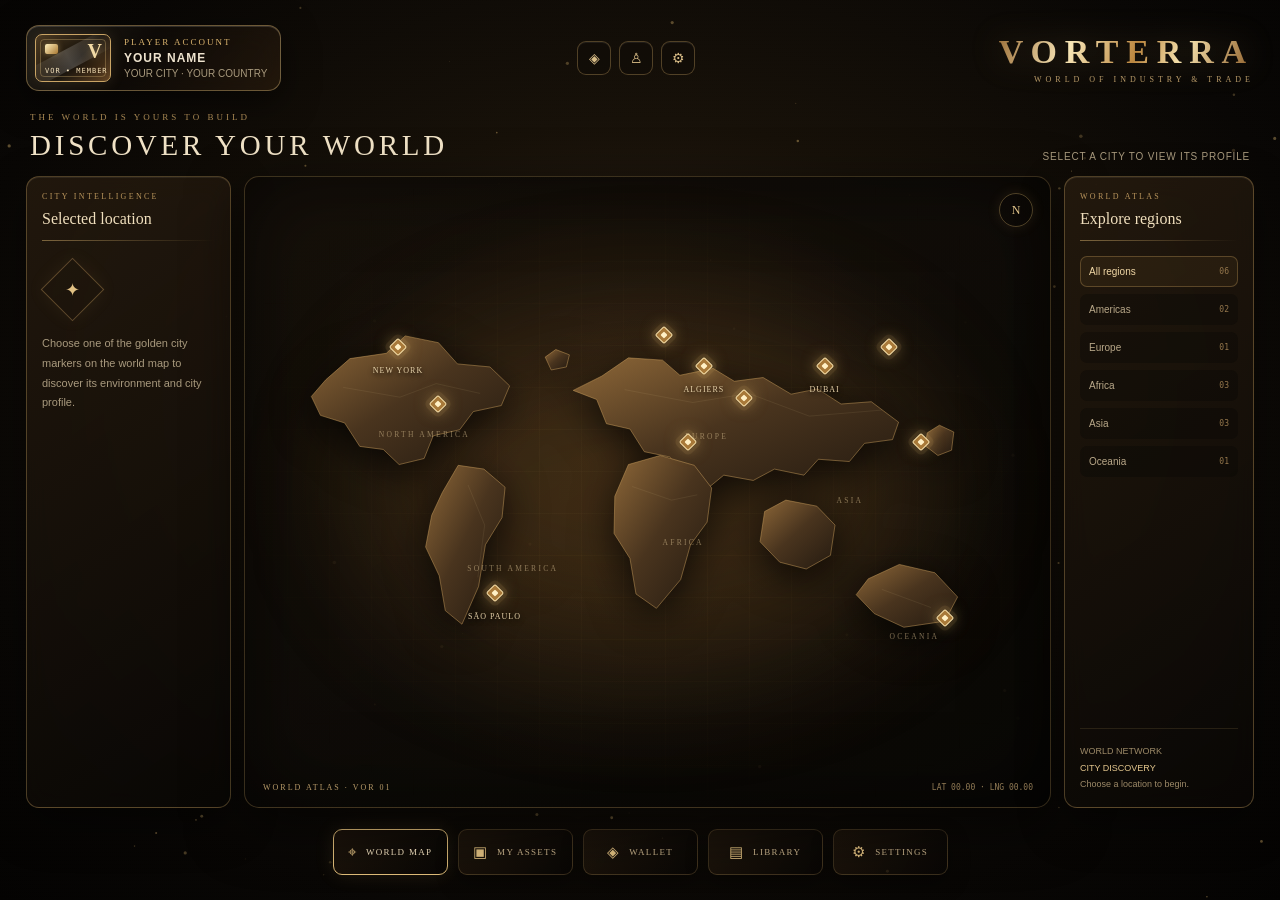
==== world-preview.html @ a2e54093 "Add premium VORTERRA world interface preview" ====
<!doctype html>
<html lang="en">
<head>
<meta charset="utf-8"><meta name="viewport" content="width=device-width,initial-scale=1,viewport-fit=cover">
<title>VORTERRA — World Interface Preview</title>
<style>
:root{--bg:#070604;--panel:rgba(20,15,9,.82);--gold:#d9b36e;--gold2:#f5e2b4;--copper:#a86c38;--ivory:#eee3ce;--muted:#a99a7e;--line:rgba(218,178,105,.32);--glow:rgba(218,178,105,.16)}
*{box-sizing:border-box}html,body{margin:0;min-height:100%;background:var(--bg);color:var(--ivory);font-family:Inter,"Segoe UI",Arial,sans-serif}body{overflow:hidden;background:radial-gradient(ellipse at 50% 44%,#302216 0%,#171109 39%,#090705 76%,#040302 100%)}
#dust{position:fixed;inset:0;width:100%;height:100%;pointer-events:none;opacity:.8}.grain{position:fixed;inset:0;pointer-events:none;opacity:.12;background:repeating-linear-gradient(0deg,transparent 0 3px,rgba(235,196,125,.035) 4px);z-index:1}
.shell{position:relative;z-index:2;height:100svh;min-height:560px;padding:20px 26px 18px;display:flex;flex-direction:column;gap:14px}
.header{height:76px;display:flex;align-items:center;justify-content:space-between;gap:20px;flex-shrink:0}
.account{display:flex;align-items:center;gap:13px;min-width:250px;padding:8px 13px 8px 8px;border:1px solid rgba(221,185,119,.42);border-radius:13px;background:linear-gradient(125deg,rgba(255,239,203,.10),rgba(15,11,7,.8) 45%,rgba(164,104,48,.13));box-shadow:0 10px 35px #0008,inset 0 1px 0 #fff2;backdrop-filter:blur(14px)}
.mini-card{width:76px;height:48px;flex-shrink:0;position:relative;overflow:hidden;border-radius:7px;border:1px solid #c9a465;background:linear-gradient(135deg,#43321b,#17120b 55%,#5b3c1d);box-shadow:inset 0 0 18px #f4d79b18,0 0 15px #d9b36e22}
.mini-card:before{content:"";position:absolute;inset:4px;border:1px solid #d8b87555;border-radius:4px}
.mini-card:after{content:"";position:absolute;width:90px;height:20px;left:-12px;top:14px;transform:rotate(-28deg);background:linear-gradient(90deg,transparent,#fff3,transparent);animation:shine 6s ease-in-out infinite}
.mini-chip{position:absolute;left:9px;top:9px;width:13px;height:10px;border-radius:2px;background:linear-gradient(135deg,#fff0bd,#a87832);box-shadow:0 0 6px #f5d58a66}
.mini-v{position:absolute;right:8px;top:5px;font:700 20px Georgia;color:#f0d69c;text-shadow:0 0 10px #d9b36e99}
.mini-id{position:absolute;left:9px;bottom:6px;font:7px monospace;letter-spacing:1px;color:#f4dfb5}
.account-copy{min-width:0}.account-label{font:9px Georgia,serif;letter-spacing:2px;color:var(--gold)}.account-name{font-size:12px;font-weight:700;letter-spacing:1px;margin-top:4px;white-space:nowrap}.account-place{font-size:10px;color:var(--muted);margin-top:3px}
.brand{text-align:right;min-width:250px}.brand-name{font:600 clamp(23px,3vw,34px) Georgia,serif;letter-spacing:.23em;padding-left:.23em;color:transparent;background:linear-gradient(110deg,#93642d,#f8e6b7 30%,#bb8740 55%,#f5e1ad 72%,#8c5c27);background-clip:text;-webkit-background-clip:text;filter:drop-shadow(0 0 16px #d9b36e44)}.brand-sub{font:8px Georgia,serif;letter-spacing:4px;color:#b99b69;margin-top:4px}
.header-tools{display:flex;align-items:center;gap:8px}.tool{width:34px;height:34px;border:1px solid var(--line);border-radius:9px;background:#110d08aa;color:#d9bd87;display:grid;place-items:center;font-size:14px;box-shadow:inset 0 1px 0 #fff1}
.hero{display:flex;align-items:flex-end;justify-content:space-between;padding:2px 4px 0;flex-shrink:0}.eyebrow{font:9px Georgia,serif;letter-spacing:3px;color:#b8955c}.hero h1{margin:7px 0 0;font:500 clamp(19px,2.4vw,29px) Georgia,serif;letter-spacing:.13em;color:#f1e3c7}.hero-note{font-size:10px;color:#a99a7e;letter-spacing:.08em}
.workspace{position:relative;flex:1;min-height:0;display:grid;grid-template-columns:205px minmax(0,1fr) 190px;gap:13px}
.glass{border:1px solid var(--line);background:linear-gradient(145deg,rgba(44,31,17,.68),rgba(9,7,5,.82));box-shadow:0 16px 45px #0006,inset 0 1px 0 #fff1;backdrop-filter:blur(12px);border-radius:13px}
.city-panel,.region-panel{padding:15px;display:flex;flex-direction:column;min-height:0}
.panel-kicker{font:8px Georgia,serif;letter-spacing:2.3px;color:#b9955c}.panel-title{font:16px Georgia,serif;color:#f0dfbd;margin:9px 0 12px}.panel-line{height:1px;background:linear-gradient(90deg,var(--gold),transparent);opacity:.5;margin:0 0 12px}
.empty-state{font-size:11px;line-height:1.8;color:#a99a7e}.empty-mark{width:45px;height:45px;border:1px solid #c49a5c66;transform:rotate(45deg);margin:14px 0 22px 8px;display:grid;place-items:center;color:#e2c184;font-size:18px;box-shadow:0 0 20px #d9b36e12}.empty-mark span{transform:rotate(-45deg)}
.city-info{display:none}.city-info.active{display:block}.city-name{font:21px Georgia,serif;color:#f5e6c7;margin:8px 0}.city-meta{font-size:10px;color:#c2a879;line-height:1.8}.type-pill{display:inline-block;border:1px solid #d9b36e66;border-radius:30px;padding:5px 9px;margin:8px 0;color:#e7cf9f;font-size:9px;letter-spacing:1px}.city-description{font-size:10px;line-height:1.8;color:#b9ac94;margin:8px 0 16px}.gold-button{border:1px solid #d6b16c;background:linear-gradient(110deg,#a97736aa,#3a2815aa);color:#f5e4c1;padding:10px 8px;border-radius:6px;font:9px Georgia,serif;letter-spacing:1.4px;cursor:pointer;box-shadow:0 0 18px #d9b36e16}.gold-button:hover{box-shadow:0 0 24px #d9b36e44}
.map-stage{position:relative;min-width:0;overflow:hidden;border:1px solid rgba(215,177,106,.23);border-radius:15px;background:radial-gradient(ellipse at 50% 50%,rgba(91,63,30,.26),rgba(9,8,6,.35) 65%),linear-gradient(145deg,#21180eaa,#080705dd);box-shadow:inset 0 0 80px #0009,0 18px 55px #0008}
.map-stage:before{content:"";position:absolute;inset:0;background-image:linear-gradient(rgba(214,176,105,.035) 1px,transparent 1px),linear-gradient(90deg,rgba(214,176,105,.035) 1px,transparent 1px);background-size:42px 42px;mask-image:radial-gradient(ellipse at center,#000 20%,transparent 83%)}
.map-glow{position:absolute;width:70%;height:55%;left:15%;top:22%;background:#a46f3030;filter:blur(65px);border-radius:50%}
.world-map{position:absolute;inset:4% 3%;width:94%;height:92%;filter:drop-shadow(0 10px 20px #000b)}
.land{fill:url(#landGold);stroke:#c99e5c;stroke-opacity:.54;stroke-width:1.2}.land-detail{fill:none;stroke:#f2d7a1;stroke-opacity:.11;stroke-width:1}
.map-label{font:10px Georgia,serif;letter-spacing:3px;fill:#d6bd8e;opacity:.56}
.city-marker{position:absolute;width:13px;height:13px;padding:0;border:1px solid #f4dda7;background:#a87939;box-shadow:0 0 0 4px #d9b36e18,0 0 16px #e7bd6b99;border-radius:2px;transform:translate(-50%,-50%) rotate(45deg);cursor:pointer;transition:.25s;z-index:3}
.city-marker:after{content:"";position:absolute;inset:3px;background:#fff0c5;border-radius:1px}.city-marker:hover,.city-marker.selected{transform:translate(-50%,-50%) rotate(45deg) scale(1.55);background:#f1d69c;box-shadow:0 0 0 7px #d9b36e22,0 0 25px #f5d58a}
.marker-caption{position:absolute;transform:translate(-50%,0);font:8px Georgia,serif;letter-spacing:1px;color:#e6d2aa;text-shadow:0 2px 5px #000;white-space:nowrap;pointer-events:none;z-index:2}
.map-compass{position:absolute;right:17px;top:16px;width:34px;height:34px;border:1px solid #d9b36e55;border-radius:50%;display:grid;place-items:center;color:#e2c58b;font:12px Georgia;box-shadow:0 0 14px #d9b36e1c}.map-scale{position:absolute;left:18px;bottom:15px;font:8px Georgia,serif;letter-spacing:2px;color:#b89b69}.map-coordinates{position:absolute;right:17px;bottom:15px;font:8px monospace;color:#927b55}
.region-list{display:flex;flex-direction:column;gap:7px;margin-top:3px}.region{display:flex;align-items:center;justify-content:space-between;padding:9px 8px;border:1px solid transparent;border-radius:7px;color:#b9a889;font-size:10px;cursor:pointer;background:#08070555}.region:hover,.region.active{border-color:#c79d5a55;background:#c69a4a12;color:#f1d8a6}.region small{color:#96784d;font:8px monospace}.world-status{margin-top:auto;padding-top:14px;border-top:1px solid #d9b36e22;color:#9d8a68;font-size:9px;line-height:1.8}
.footer{height:60px;display:flex;align-items:center;justify-content:center;gap:10px;flex-shrink:0}.nav-item{min-width:115px;height:46px;display:flex;align-items:center;justify-content:center;gap:9px;padding:0 14px;border:1px solid #d9b36e38;border-radius:9px;background:linear-gradient(120deg,#24190eaa,#090705cc);color:#c8b28b;font:9px Georgia,serif;letter-spacing:1.3px;cursor:pointer;box-shadow:0 8px 22px #0005}.nav-item b{font-size:15px;color:#e0bf80;font-weight:400}.nav-item.active,.nav-item:hover{border-color:#e0bd7a;color:#f5e4c2;box-shadow:0 0 20px #d9b36e1c}
@keyframes shine{0%,60%{transform:translateX(-80%) rotate(-28deg)}100%{transform:translateX(180%) rotate(-28deg)}}
@keyframes float{50%{transform:translateY(-5px)}}.map-stage{animation:map-in 1.2s ease both}@keyframes map-in{from{opacity:0;transform:scale(.985);filter:blur(5px)}to{opacity:1;transform:none;filter:none}}
@media(max-width:900px){.shell{padding:12px;gap:10px}.workspace{grid-template-columns:160px minmax(0,1fr)}.region-panel{display:none}.account{min-width:220px}.brand{min-width:170px}.city-panel{padding:12px}.nav-item{min-width:90px}}
@media(max-width:620px){body{overflow:auto}.shell{height:auto;min-height:100svh;padding:10px;gap:9px}.header{height:62px;gap:7px}.account{min-width:0;padding:5px 7px 5px 5px;gap:7px}.mini-card{width:55px;height:37px}.account-label{font-size:7px}.account-name{font-size:10px}.account-place{font-size:8px}.brand{min-width:0}.brand-name{font-size:19px;letter-spacing:.13em}.brand-sub{font-size:6px;letter-spacing:2px}.header-tools{display:none}.hero{align-items:flex-start;flex-direction:column;gap:4px}.hero h1{font-size:18px}.hero-note{font-size:9px}.workspace{display:flex;flex-direction:column;gap:8px}.map-stage{height:48vh;min-height:290px;order:1}.city-panel{order:2;min-height:130px}.region-panel{display:flex;order:3;min-height:auto}.region-list{display:grid;grid-template-columns:repeat(2,1fr)}.world-map{inset:8% 1%;width:98%;height:84%}.city-marker{width:11px;height:11px}.footer{height:auto;display:grid;grid-template-columns:repeat(3,1fr);gap:6px;padding:4px 0 12px}.nav-item{min-width:0;height:42px;padding:0 5px;font-size:8px;gap:5px}.nav-item b{font-size:13px}.map-compass{right:10px;top:10px}.map-scale{left:10px;bottom:9px}.map-coordinates{right:10px;bottom:9px}}
</style>
</head>
<body>
<canvas id="dust"></canvas><div class="grain"></div>
<div class="shell">
<header class="header">
  <div class="account">
    <div class="mini-card"><span class="mini-chip"></span><span class="mini-v">V</span><span class="mini-id">VOR • MEMBER</span></div>
    <div class="account-copy"><div class="account-label">PLAYER ACCOUNT</div><div class="account-name">YOUR NAME</div><div class="account-place">YOUR CITY · YOUR COUNTRY</div></div>
  </div>
  <div class="header-tools"><div class="tool">◈</div><div class="tool">♙</div><div class="tool">⚙</div></div>
  <div class="brand"><div class="brand-name">VORTERRA</div><div class="brand-sub">WORLD OF INDUSTRY &amp; TRADE</div></div>
</header>
<section class="hero"><div><div class="eyebrow">THE WORLD IS YOURS TO BUILD</div><h1>DISCOVER YOUR WORLD</h1></div><div class="hero-note">SELECT A CITY TO VIEW ITS PROFILE</div></section>
<main class="workspace">
  <aside class="city-panel glass">
    <div class="panel-kicker">CITY INTELLIGENCE</div><div class="panel-title">Selected location</div><div class="panel-line"></div>
    <div id="emptyState"><div class="empty-mark"><span>✦</span></div><p class="empty-state">Choose one of the golden city markers on the world map to discover its environment and city profile.</p></div>
    <div class="city-info" id="cityInfo"><div class="panel-kicker">CITY PROFILE</div><div class="city-name" id="cityName">—</div><div class="city-meta" id="cityCountry">—</div><span class="type-pill" id="cityType">—</span><p class="city-description" id="cityDescription">—</p><button class="gold-button" id="exploreButton">VIEW CITY DETAILS ↗</button></div>
  </aside>
  <section class="map-stage" aria-label="VORTERRA world map">
    <div class="map-glow"></div>
    <svg class="world-map" viewBox="0 0 1000 520" role="img" aria-label="Stylized world map with city locations">
      <defs><linearGradient id="landGold" x1="0" y1="0" x2="1" y2="1"><stop offset="0" stop-color="#8d6738"/><stop offset=".48" stop-color="#49341e"/><stop offset="1" stop-color="#241a10"/></linearGradient></defs>
      <g class="land">
       <path d="M75 112l32-28 48-7 25-23 44 9 25 28 43 4 26 25-11 26-37 8-18 24-35 8-12 30-33 8-21-20-31-4-20-31-32-10-12-25z"/>
       <path d="M250 225l34 5 28 24-4 40-22 36-9 55-22 50-22-18-8-46-18-38 8-42 14-30z"/>
       <path d="M440 107l35-24 45 3 23 20 44-9 28 17 38-5 37 22 35-7 31 20 40-3 36 27-8 23-37 5-20 24-41-3-19 21-39-8-28 15-39-7-22 18-31-12-18-30-34-7-19-30-31-7-13-32-31-12z"/>
       <path d="M475 224l42-12 45 13 23 30-6 45-22 30-13 46-32 38-27-19-8-47-21-33 1-49z"/>
       <path d="M655 286l28-15 41 8 24 25-6 40-32 18-35-9-26-27z"/>
       <path d="M792 375l41-19 47 11 30 32-17 32-54 8-39-18-24-25z"/>
       <path d="M870 182l16-10 19 9-3 24-18 7-17-13z"/>
       <path d="M365 82l14-10 18 7-4 16-20 4z"/>
      </g>
      <g class="land-detail"><path d="M98 122l75 13 48-18 58 13M470 125l90 17 74-12 80 30 96-8M480 253l52 18 34-7M263 251l22 53-9 69M810 389l65 24"/></g>
      <g class="map-label"><text x="145" y="188">NORTH AMERICA</text><text x="262" y="365">SOUTH AMERICA</text><text x="550" y="190">EUROPE</text><text x="520" y="330">AFRICA</text><text x="750" y="275">ASIA</text><text x="820" y="455">OCEANIA</text></g>
    </svg>
    <div class="map-compass">N</div><div class="map-scale">WORLD ATLAS · VOR 01</div><div class="map-coordinates" id="coordinates">LAT 00.00 · LNG 00.00</div>
    <button class="city-marker" style="left:19%;top:27%" data-city="New York" data-country="United States" data-type="COASTAL CITY" data-desc="A major coastal trade gateway with access to sea routes and international markets." data-coord="40.71 · -74.00" aria-label="New York"></button>
    <span class="marker-caption" style="left:19%;top:30%">NEW YORK</span>
    <button class="city-marker" style="left:24%;top:36%" data-city="Mexico City" data-country="Mexico" data-type="INLAND CITY" data-desc="An inland industrial center connected to regional roads and a large workforce." data-coord="19.43 · -99.13" aria-label="Mexico City"></button>
    <button class="city-marker" style="left:31%;top:66%" data-city="São Paulo" data-country="Brazil" data-type="INLAND CITY" data-desc="A large inland business and manufacturing hub with room for industrial expansion." data-coord="-23.55 · -46.63" aria-label="São Paulo"></button>
    <span class="marker-caption" style="left:31%;top:69%">SÃO PAULO</span>
    <button class="city-marker" style="left:52%;top:25%" data-city="London" data-country="United Kingdom" data-type="COASTAL CITY" data-desc="A coastal international trade center with access to shipping and financial networks." data-coord="51.50 · -0.12" aria-label="London"></button>
    <button class="city-marker" style="left:57%;top:30%" data-city="Algiers" data-country="Algeria" data-type="COASTAL CITY" data-desc="A Mediterranean coastal city with port potential and access to regional trade routes." data-coord="36.75 · 3.05" aria-label="Algiers"></button>
    <span class="marker-caption" style="left:57%;top:33%">ALGIERS</span>
    <button class="city-marker" style="left:55%;top:42%" data-city="Tamanrasset" data-country="Algeria" data-type="DESERT CITY" data-desc="A desert settlement with strategic access to mineral resources and long-distance land transport." data-coord="22.78 · 5.52" aria-label="Tamanrasset"></button>
    <button class="city-marker" style="left:62%;top:35%" data-city="Cairo" data-country="Egypt" data-type="INLAND CITY" data-desc="A strategic inland metropolis connecting African, Mediterranean and Middle Eastern trade." data-coord="30.04 · 31.23" aria-label="Cairo"></button>
    <button class="city-marker" style="left:72%;top:30%" data-city="Dubai" data-country="United Arab Emirates" data-type="COASTAL CITY" data-desc="A coastal logistics gateway with port, shipping and international business opportunities." data-coord="25.20 · 55.27" aria-label="Dubai"></button>
    <span class="marker-caption" style="left:72%;top:33%">DUBAI</span>
    <button class="city-marker" style="left:80%;top:27%" data-city="Shanghai" data-country="China" data-type="COASTAL CITY" data-desc="A major port city connected to global manufacturing, logistics and maritime trade." data-coord="31.23 · 121.47" aria-label="Shanghai"></button>
    <button class="city-marker" style="left:84%;top:42%" data-city="Singapore" data-country="Singapore" data-type="COASTAL CITY" data-desc="A strategic maritime hub linking major Asian and international shipping lanes." data-coord="1.35 · 103.81" aria-label="Singapore"></button>
    <button class="city-marker" style="left:87%;top:70%" data-city="Sydney" data-country="Australia" data-type="COASTAL CITY" data-desc="A coastal city with access to ocean transport and regional development opportunities." data-coord="-33.86 · 151.20" aria-label="Sydney"></button>
  </section>
  <aside class="region-panel glass">
    <div class="panel-kicker">WORLD ATLAS</div><div class="panel-title">Explore regions</div><div class="panel-line"></div>
    <div class="region-list">
      <button class="region active" data-region="ALL">All regions <small>06</small></button>
      <button class="region" data-region="AMERICA">Americas <small>02</small></button>
      <button class="region" data-region="EUROPE">Europe <small>01</small></button>
      <button class="region" data-region="AFRICA">Africa <small>03</small></button>
      <button class="region" data-region="ASIA">Asia <small>03</small></button>
      <button class="region" data-region="OCEANIA">Oceania <small>01</small></button>
    </div>
    <div class="world-status">WORLD NETWORK<br><strong style="color:#e4c78e;font-weight:500">CITY DISCOVERY</strong><br>Choose a location to begin.</div>
  </aside>
</main>
<footer class="footer">
  <button class="nav-item active"><b>⌖</b> WORLD MAP</button><button class="nav-item"><b>▣</b> MY ASSETS</button><button class="nav-item"><b>◈</b> WALLET</button><button class="nav-item"><b>▤</b> LIBRARY</button><button class="nav-item"><b>⚙</b> SETTINGS</button>
</footer>
</div>
<script>
const canvas=document.getElementById('dust'),ctx=canvas.getContext('2d');let w,h,dots=[];
function resize(){w=canvas.width=innerWidth*devicePixelRatio;h=canvas.height=innerHeight*devicePixelRatio;canvas.style.width=innerWidth+'px';canvas.style.height=innerHeight+'px'}
resize();addEventListener('resize',resize);
for(let i=0;i<75;i++)dots.push({x:Math.random(),y:Math.random(),r:Math.random()*1.5+.3,s:Math.random()*.00015+.00004,a:Math.random()*6.28});
(function draw(){ctx.clearRect(0,0,w,h);for(const p of dots){p.y-=p.s;if(p.y<0)p.y=1;ctx.beginPath();ctx.fillStyle='rgba(224,185,112,'+(.16+.35*Math.abs(Math.sin(p.a+=.008)))+')';ctx.arc(p.x*w,p.y*h,p.r*devicePixelRatio,0,Math.PI*2);ctx.fill()}requestAnimationFrame(draw)})();
const markers=[...document.querySelectorAll('.city-marker')];
const info=document.getElementById('cityInfo'),empty=document.getElementById('emptyState');
markers.forEach(marker=>marker.addEventListener('click',()=>{
 markers.forEach(m=>m.classList.remove('selected'));marker.classList.add('selected');
 document.getElementById('cityName').textContent=marker.dataset.city;
 document.getElementById('cityCountry').textContent=marker.dataset.country+' · '+marker.dataset.coord;
 document.getElementById('cityType').textContent=marker.dataset.type;
 document.getElementById('cityDescription').textContent=marker.dataset.desc;
 document.getElementById('coordinates').textContent='LAT/LNG '+marker.dataset.coord;
 empty.style.display='none';info.classList.add('active');
}));
document.querySelectorAll('.region').forEach(btn=>btn.addEventListener('click',()=>{
 document.querySelectorAll('.region').forEach(b=>b.classList.remove('active'));btn.classList.add('active');
 const r=btn.dataset.region;
 markers.forEach(m=>{const x=parseFloat(m.style.left);let show=r==='ALL'||(r==='AMERICA'&&x<40)||(r==='EUROPE'&&x>=45&&x<56)||(r==='AFRICA'&&x>=54&&x<67)||(r==='ASIA'&&x>=67&&x<86)||(r==='OCEANIA'&&x>=86);m.style.display=show?'block':'none';});
 document.querySelectorAll('.marker-caption').forEach(label=>{const x=parseFloat(label.style.left);label.style.display=r==='ALL'||(r==='AMERICA'&&x<40)||(r==='EUROPE'&&x>=45&&x<56)||(r==='AFRICA'&&x>=54&&x<67)||(r==='ASIA'&&x>=67&&x<86)||(r==='OCEANIA'&&x>=86)?'block':'none';});
}));
document.getElementById('exploreButton').addEventListener('click',()=>alert('City entry and account registration will be connected in the next development stage.'));
</script>
</body></html>
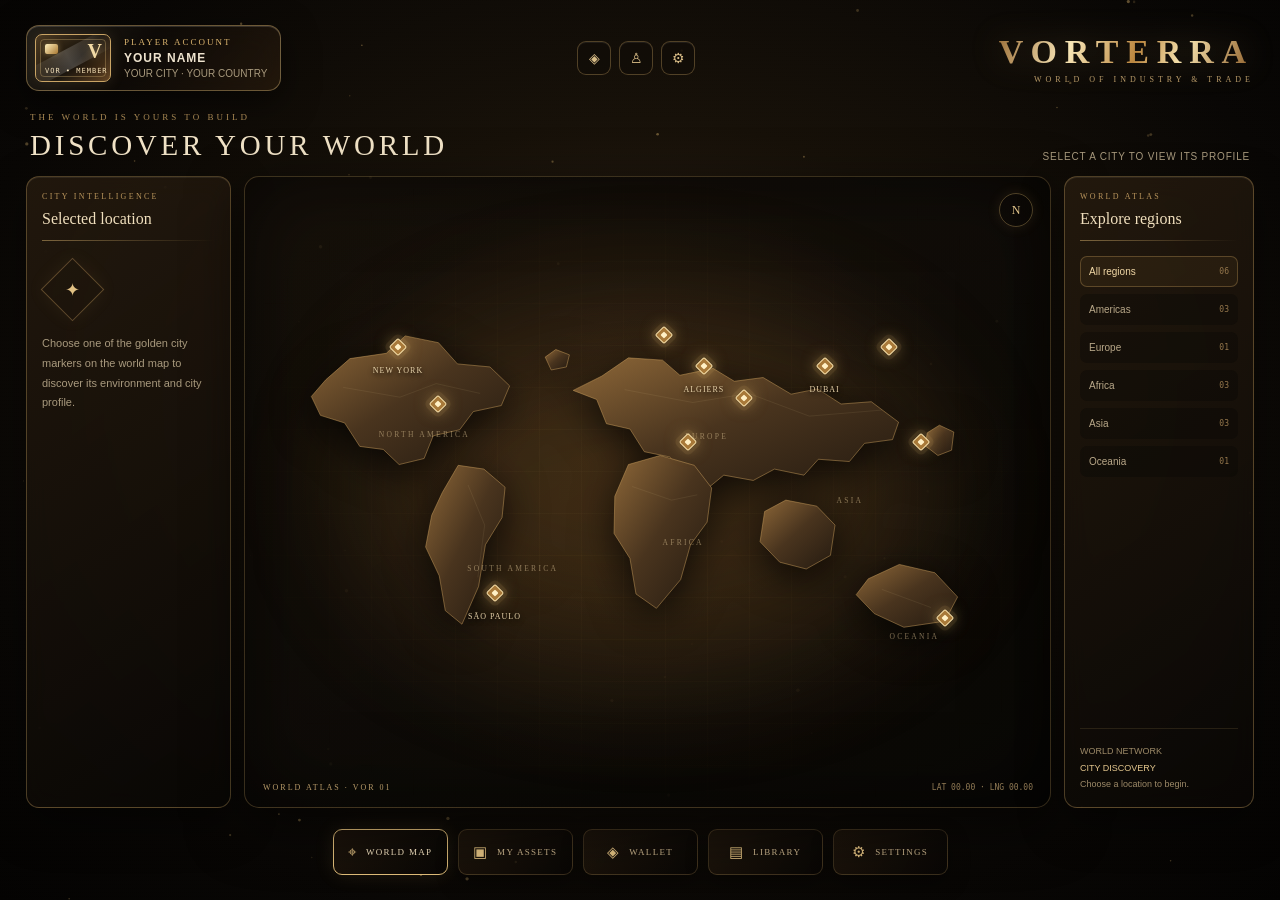
==== commit 382cab41: "Refine world map region filters" ====
--- a/world-preview.html
+++ b/world-preview.html
@@ -80,27 +80,27 @@
       <g class="map-label"><text x="145" y="188">NORTH AMERICA</text><text x="262" y="365">SOUTH AMERICA</text><text x="550" y="190">EUROPE</text><text x="520" y="330">AFRICA</text><text x="750" y="275">ASIA</text><text x="820" y="455">OCEANIA</text></g>
     </svg>
     <div class="map-compass">N</div><div class="map-scale">WORLD ATLAS · VOR 01</div><div class="map-coordinates" id="coordinates">LAT 00.00 · LNG 00.00</div>
-    <button class="city-marker" style="left:19%;top:27%" data-city="New York" data-country="United States" data-type="COASTAL CITY" data-desc="A major coastal trade gateway with access to sea routes and international markets." data-coord="40.71 · -74.00" aria-label="New York"></button>
-    <span class="marker-caption" style="left:19%;top:30%">NEW YORK</span>
-    <button class="city-marker" style="left:24%;top:36%" data-city="Mexico City" data-country="Mexico" data-type="INLAND CITY" data-desc="An inland industrial center connected to regional roads and a large workforce." data-coord="19.43 · -99.13" aria-label="Mexico City"></button>
-    <button class="city-marker" style="left:31%;top:66%" data-city="São Paulo" data-country="Brazil" data-type="INLAND CITY" data-desc="A large inland business and manufacturing hub with room for industrial expansion." data-coord="-23.55 · -46.63" aria-label="São Paulo"></button>
-    <span class="marker-caption" style="left:31%;top:69%">SÃO PAULO</span>
-    <button class="city-marker" style="left:52%;top:25%" data-city="London" data-country="United Kingdom" data-type="COASTAL CITY" data-desc="A coastal international trade center with access to shipping and financial networks." data-coord="51.50 · -0.12" aria-label="London"></button>
-    <button class="city-marker" style="left:57%;top:30%" data-city="Algiers" data-country="Algeria" data-type="COASTAL CITY" data-desc="A Mediterranean coastal city with port potential and access to regional trade routes." data-coord="36.75 · 3.05" aria-label="Algiers"></button>
-    <span class="marker-caption" style="left:57%;top:33%">ALGIERS</span>
-    <button class="city-marker" style="left:55%;top:42%" data-city="Tamanrasset" data-country="Algeria" data-type="DESERT CITY" data-desc="A desert settlement with strategic access to mineral resources and long-distance land transport." data-coord="22.78 · 5.52" aria-label="Tamanrasset"></button>
-    <button class="city-marker" style="left:62%;top:35%" data-city="Cairo" data-country="Egypt" data-type="INLAND CITY" data-desc="A strategic inland metropolis connecting African, Mediterranean and Middle Eastern trade." data-coord="30.04 · 31.23" aria-label="Cairo"></button>
-    <button class="city-marker" style="left:72%;top:30%" data-city="Dubai" data-country="United Arab Emirates" data-type="COASTAL CITY" data-desc="A coastal logistics gateway with port, shipping and international business opportunities." data-coord="25.20 · 55.27" aria-label="Dubai"></button>
-    <span class="marker-caption" style="left:72%;top:33%">DUBAI</span>
-    <button class="city-marker" style="left:80%;top:27%" data-city="Shanghai" data-country="China" data-type="COASTAL CITY" data-desc="A major port city connected to global manufacturing, logistics and maritime trade." data-coord="31.23 · 121.47" aria-label="Shanghai"></button>
-    <button class="city-marker" style="left:84%;top:42%" data-city="Singapore" data-country="Singapore" data-type="COASTAL CITY" data-desc="A strategic maritime hub linking major Asian and international shipping lanes." data-coord="1.35 · 103.81" aria-label="Singapore"></button>
-    <button class="city-marker" style="left:87%;top:70%" data-city="Sydney" data-country="Australia" data-type="COASTAL CITY" data-desc="A coastal city with access to ocean transport and regional development opportunities." data-coord="-33.86 · 151.20" aria-label="Sydney"></button>
+    <button class="city-marker" style="left:19%;top:27%" data-region="AMERICA" data-city="New York" data-country="United States" data-type="COASTAL CITY" data-desc="A major coastal trade gateway with access to sea routes and international markets." data-coord="40.71 · -74.00" aria-label="New York"></button>
+    <span class="marker-caption" data-region="AMERICA" style="left:19%;top:30%">NEW YORK</span>
+    <button class="city-marker" style="left:24%;top:36%" data-region="AMERICA" data-city="Mexico City" data-country="Mexico" data-type="INLAND CITY" data-desc="An inland industrial center connected to regional roads and a large workforce." data-coord="19.43 · -99.13" aria-label="Mexico City"></button>
+    <button class="city-marker" style="left:31%;top:66%" data-region="AMERICA" data-city="São Paulo" data-country="Brazil" data-type="INLAND CITY" data-desc="A large inland business and manufacturing hub with room for industrial expansion." data-coord="-23.55 · -46.63" aria-label="São Paulo"></button>
+    <span class="marker-caption" data-region="AMERICA" style="left:31%;top:69%">SÃO PAULO</span>
+    <button class="city-marker" style="left:52%;top:25%" data-region="EUROPE" data-city="London" data-country="United Kingdom" data-type="COASTAL CITY" data-desc="A coastal international trade center with access to shipping and financial networks." data-coord="51.50 · -0.12" aria-label="London"></button>
+    <button class="city-marker" style="left:57%;top:30%" data-region="AFRICA" data-city="Algiers" data-country="Algeria" data-type="COASTAL CITY" data-desc="A Mediterranean coastal city with port potential and access to regional trade routes." data-coord="36.75 · 3.05" aria-label="Algiers"></button>
+    <span class="marker-caption" data-region="AFRICA" style="left:57%;top:33%">ALGIERS</span>
+    <button class="city-marker" style="left:55%;top:42%" data-region="AFRICA" data-city="Tamanrasset" data-country="Algeria" data-type="DESERT CITY" data-desc="A desert settlement with strategic access to mineral resources and long-distance land transport." data-coord="22.78 · 5.52" aria-label="Tamanrasset"></button>
+    <button class="city-marker" style="left:62%;top:35%" data-region="AFRICA" data-city="Cairo" data-country="Egypt" data-type="INLAND CITY" data-desc="A strategic inland metropolis connecting African, Mediterranean and Middle Eastern trade." data-coord="30.04 · 31.23" aria-label="Cairo"></button>
+    <button class="city-marker" style="left:72%;top:30%" data-region="ASIA" data-city="Dubai" data-country="United Arab Emirates" data-type="COASTAL CITY" data-desc="A coastal logistics gateway with port, shipping and international business opportunities." data-coord="25.20 · 55.27" aria-label="Dubai"></button>
+    <span class="marker-caption" data-region="ASIA" style="left:72%;top:33%">DUBAI</span>
+    <button class="city-marker" style="left:80%;top:27%" data-region="ASIA" data-city="Shanghai" data-country="China" data-type="COASTAL CITY" data-desc="A major port city connected to global manufacturing, logistics and maritime trade." data-coord="31.23 · 121.47" aria-label="Shanghai"></button>
+    <button class="city-marker" style="left:84%;top:42%" data-region="ASIA" data-city="Singapore" data-country="Singapore" data-type="COASTAL CITY" data-desc="A strategic maritime hub linking major Asian and international shipping lanes." data-coord="1.35 · 103.81" aria-label="Singapore"></button>
+    <button class="city-marker" style="left:87%;top:70%" data-region="OCEANIA" data-city="Sydney" data-country="Australia" data-type="COASTAL CITY" data-desc="A coastal city with access to ocean transport and regional development opportunities." data-coord="-33.86 · 151.20" aria-label="Sydney"></button>
   </section>
   <aside class="region-panel glass">
     <div class="panel-kicker">WORLD ATLAS</div><div class="panel-title">Explore regions</div><div class="panel-line"></div>
     <div class="region-list">
       <button class="region active" data-region="ALL">All regions <small>06</small></button>
-      <button class="region" data-region="AMERICA">Americas <small>02</small></button>
+      <button class="region" data-region="AMERICA">Americas <small>03</small></button>
       <button class="region" data-region="EUROPE">Europe <small>01</small></button>
       <button class="region" data-region="AFRICA">Africa <small>03</small></button>
       <button class="region" data-region="ASIA">Asia <small>03</small></button>
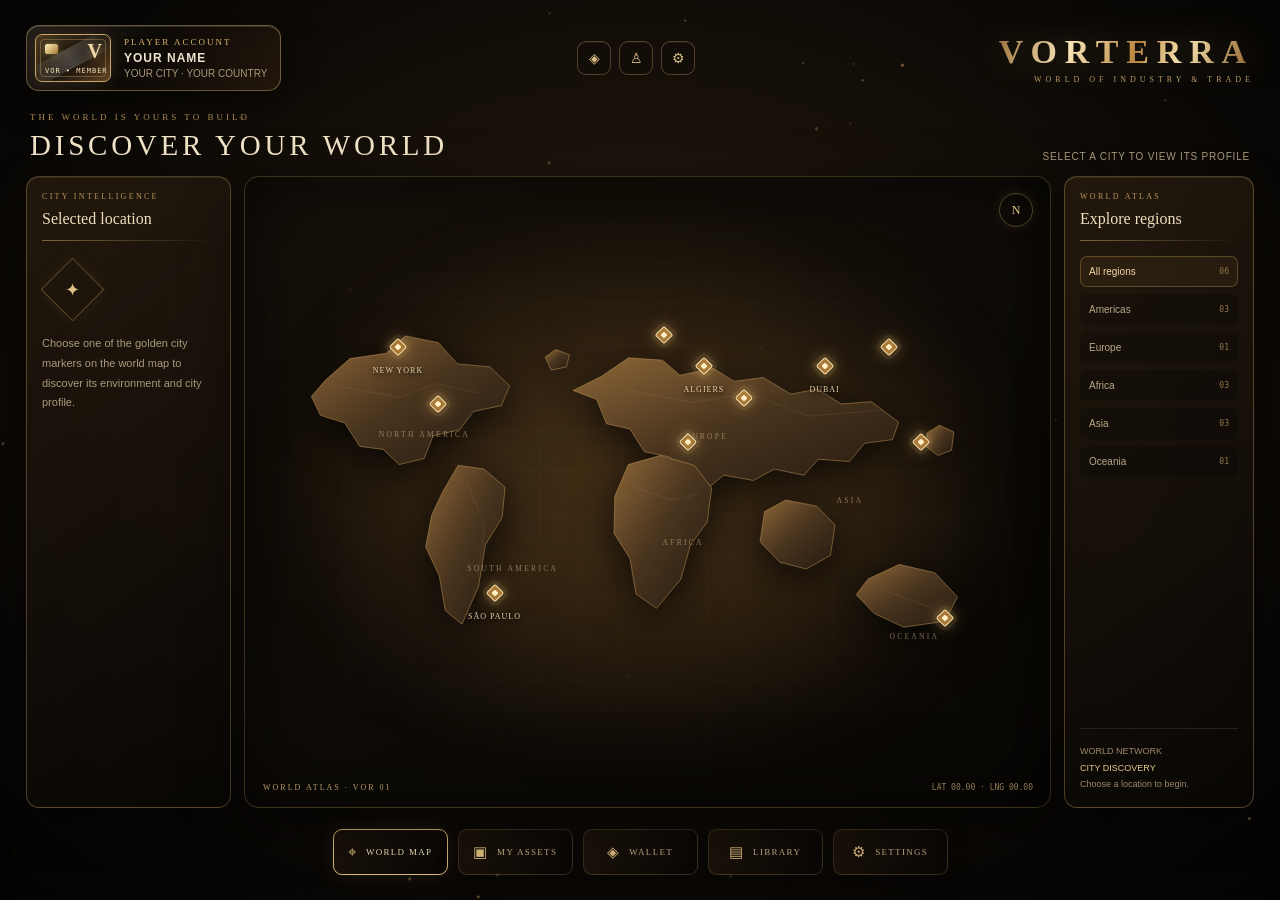
==== commit 4c2f5a4c: "Use explicit world regions for city filters" ====
--- a/world-preview.html
+++ b/world-preview.html
@@ -133,8 +133,8 @@
 document.querySelectorAll('.region').forEach(btn=>btn.addEventListener('click',()=>{
  document.querySelectorAll('.region').forEach(b=>b.classList.remove('active'));btn.classList.add('active');
  const r=btn.dataset.region;
- markers.forEach(m=>{const x=parseFloat(m.style.left);let show=r==='ALL'||(r==='AMERICA'&&x<40)||(r==='EUROPE'&&x>=45&&x<56)||(r==='AFRICA'&&x>=54&&x<67)||(r==='ASIA'&&x>=67&&x<86)||(r==='OCEANIA'&&x>=86);m.style.display=show?'block':'none';});
- document.querySelectorAll('.marker-caption').forEach(label=>{const x=parseFloat(label.style.left);label.style.display=r==='ALL'||(r==='AMERICA'&&x<40)||(r==='EUROPE'&&x>=45&&x<56)||(r==='AFRICA'&&x>=54&&x<67)||(r==='ASIA'&&x>=67&&x<86)||(r==='OCEANIA'&&x>=86)?'block':'none';});
+ markers.forEach(m=>{m.style.display=(r==='ALL'||m.dataset.region===r)?'block':'none';});
+ document.querySelectorAll('.marker-caption').forEach(label=>{label.style.display=(r==='ALL'||label.dataset.region===r)?'block':'none';});
 }));
 document.getElementById('exploreButton').addEventListener('click',()=>alert('City entry and account registration will be connected in the next development stage.'));
 </script>
